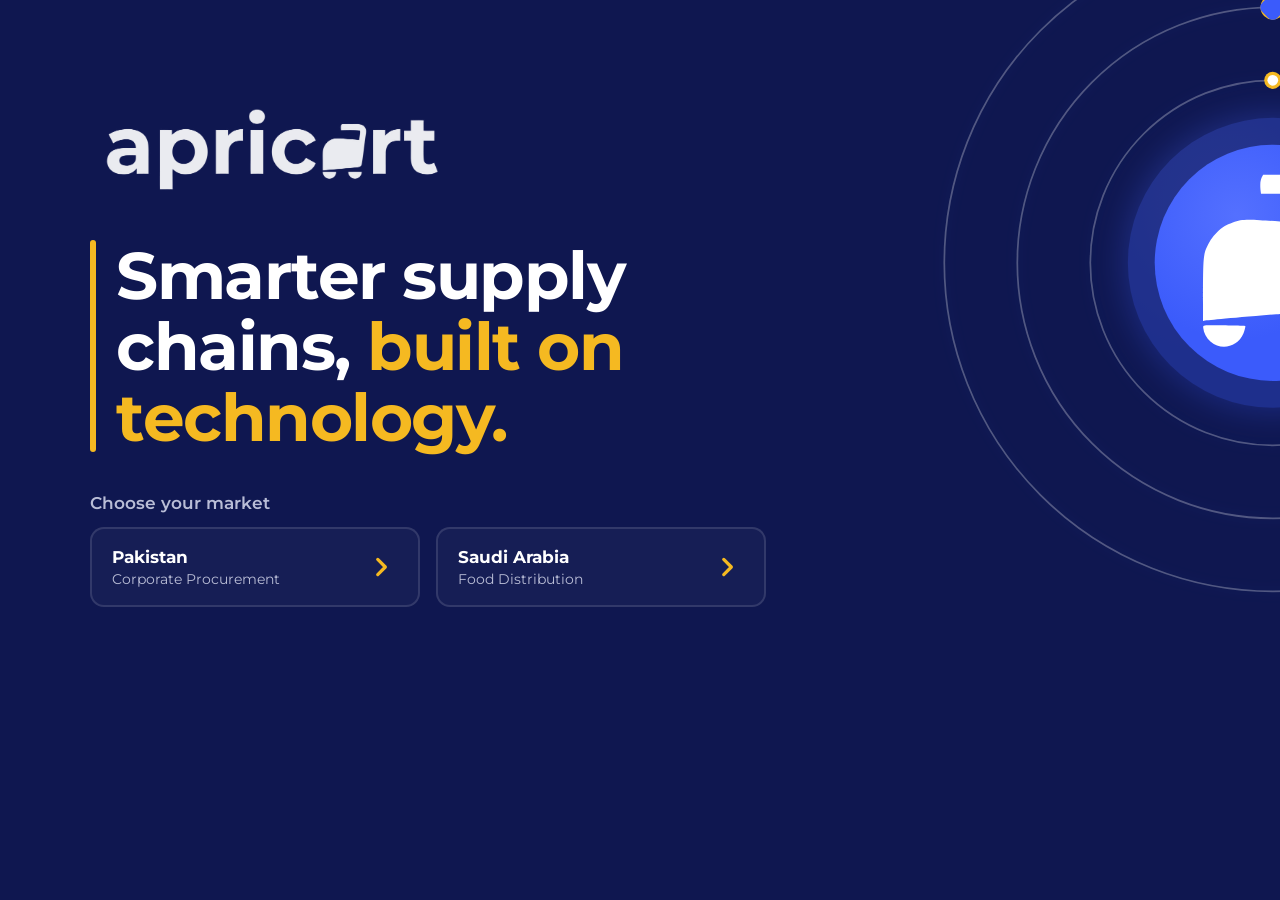
==== index.html @ c4937654 "." ====
<!DOCTYPE html>
<html lang="en">
<head>
<meta charset="UTF-8">
<meta name="viewport" content="width=device-width, initial-scale=1.0">
<title>Apricart - Smarter supply chains, built on technology</title>
<link rel="preconnect" href="https://fonts.googleapis.com">
<link rel="preconnect" href="https://fonts.gstatic.com" crossorigin>
<link href="https://fonts.googleapis.com/css2?family=Montserrat:wght@400;500;600;700;800&display=swap" rel="stylesheet">
<style>
  :root {
    --navy: #0F1750;
    --navy-2: #0F1750;
    --yellow: #f5b921;
    --blue: #3b5bfb;
    --white: #ffffff;
    --muted: #b9bdd6;
  }

  * { box-sizing: border-box; margin: 0; padding: 0; }
  html, body { height: 100%; }

  body {
    font-family: "Montserrat";
    background: var(--navy);
    color: var(--white);
    overflow-x: hidden;
  }

  .page {
    position: relative;
    height: 100vh;
    background: radial-gradient(circle at 78% 45%, #0F1750 0%, var(--navy) 5%);
    overflow: hidden;
    display: flex;
    flex-direction: column;
  }

  /* HERO */
  .hero {
  position: relative;
  display: flex;
  align-items: flex-start;
  justify-content: flex-start;
  max-width: 1440px;
  min-height: 0;
  margin: 0;
  padding: 0 0 0 60px; 
  flex: 1;
  gap: 40px;        
}

  .hero-content {
    max-width: 580px;
    flex-shrink: 0; 
    position: relative;  
    margin-left: 30px;
    margin-top: 70px;
    z-index: 5;
  }

 .hero-content .logo-img {
  height:150px;  
  width: auto;
  display: block;
  margin-bottom: 20px;
}

.headline-row {
  display: flex;
  align-items: stretch;
  gap: 20px;
  margin-bottom: 40px;  
}

.accent-bar {
  width: 6px;
  background: var(--yellow);
  border-radius: 3px;
  flex-shrink: 0;
}

h1 {
  font-size: 4.1rem;
  line-height: 1.08;
  font-weight: 700;
  letter-spacing: -1.5px;
}

  h1 .highlight { color: var(--yellow); }

  .market-label {
    font-size: 1.09rem;
    font-weight: 600;
    color: var(--muted);
    margin-bottom: 14px;
  }

  .market-cards {
    display: flex;
    gap: 16px;
  }

  .market-card {
    display: flex;
    align-items: center;
    justify-content: space-between;
    gap: 24px;
    background: rgba(255,255,255,0.03);
    border: 1px solid rgba(255,255,255,0.12);
    border-radius: 14px;
    border-width: 2px;
    padding: 18px 20px;
    min-width: 330px;
    text-decoration: none;
    color: var(--white);
    cursor: pointer;
    transition: background 0.2s, border-color 0.2s, transform 0.2s;
  }

  .market-card:hover {
    background: rgba(255,255,255,0.07);
    border-color: var(--yellow);
    transform: translateY(-2px);
  }

  .market-card .country {
    font-size: 1.05rem;
    font-weight: 700;
    margin-bottom: 4px;
  }

  .market-card .sub {
    font-size: 0.85rem;
    color: var(--muted);

  }

  .market-arrow {
  flex-shrink: 0;
  width: 34px;
  height: 34px;
  display: flex;
  align-items: center;
  justify-content: center;
  color: var(--yellow);          
  transition: transform .2s ease;
}
.market-arrow svg { width: 26px; height: 26px; }

.market-card:hover .market-arrow { transform: translateX(4px); }   

  .hero-graphic {
    position: relative;
    width: min(52vw, 900px);
    margin-top: -70px;  
    max-width: 100%;
    margin-left: 230px;
    margin-right: -300px; 
    aspect-ratio: 1 / 1;
    flex-shrink: 0;
  }

  .hero-graphic svg {
    display: block;
    width: 100%;
    height: 100%;
    overflow: visible;
  }

  .ring {
  fill: none;
  stroke: rgba(255,255,255,0.28);
  stroke-width: 1.6;
  filter: drop-shadow(0 0 6px rgba(120,150,255,0.45));
}

  .core-circle-bg {
    fill: url(#coreGradient);
  }

  .cart-icon {
    fill: var(--white);
  }

  .traveler {
    offset-rotate: 0deg;
    animation-timing-function: linear;
    animation-iteration-count: infinite;
  }

  .orbit-1 { offset-path: path("M 310,4   A 306,306 0 1,1 309.9,4   Z"); animation-name: orbit-fwd; animation-duration: 60s; }
  .orbit-2 { offset-path: path("M 310,72  A 238,238 0 1,1 309.9,72  Z"); animation-name: orbit-rev; animation-duration: 38s; }
  .orbit-3 { offset-path: path("M 310,140 A 170,170 0 1,1 309.9,140 Z"); animation-name: orbit-fwd; animation-duration: 22s; }

  .orbit-1.square-rev { animation-name: orbit-rev; }
  .orbit-2.square-rev { animation-name: orbit-fwd; }
  .orbit-3.square-rev { animation-name: orbit-rev; }

  .orbit-3-lead {
    transform-origin: 310px 310px;
    animation-name: spin-fwd;
    animation-duration: 22s;
    animation-timing-function: linear;
    animation-iteration-count: infinite;
  }

  @keyframes orbit-fwd {
    from { offset-distance: 0%; }
    to   { offset-distance: 100%; }
  }

  @keyframes orbit-rev {
    from { offset-distance: 100%; }
    to   { offset-distance: 0%; }
  }

  @keyframes spin-fwd {
    from { transform: rotate(0deg); }
    to   { transform: rotate(360deg); }
  }

  .core-group {
    animation: pulse 4s ease-in-out infinite;
    transform-origin: 310px 310px;
  }

  @keyframes pulse {
    0%, 100% { transform: scale(1); }
    50% { transform: scale(1.035); }
  }

  .core-glow {
    animation: glow 4s ease-in-out infinite;
  }

  @keyframes glow {
    0%, 100% { opacity: 0.35; }
    50% { opacity: 0.6; }
  }

  @media (prefers-reduced-motion: reduce) {
    .traveler, .core-group, .core-glow, .orbit-3-lead {
      animation: none;
    }
  }

 @media (max-width: 1100px) {
    .page { height: auto; min-height: 100vh; }
    .hero {
      flex-direction: column;
      align-items: flex-start;
      text-align: left;
      padding: 0 40px;
      gap: 24px;
    }
    .hero-content {
      margin-left: 0;
      margin-top: 60px;
      max-width: 100%;
    }
    .hero-content .logo-img {
      height: 90px;
    }
    .hero-graphic {
      width: 460px;
      max-width: 90%;
      margin: 0 auto;
    }
    h1 { font-size: 3rem; }
    .market-cards { flex-wrap: wrap; }
    .market-card { min-width: 260px; }
  }
 
  /* ===== 700px: mobile ===== */
  @media (max-width: 700px) {
    .hero {
      padding: 0 24px;
      gap: 32px;
    }
    .hero-content {
      margin-top: 32px;
    }
    .hero-content .logo-img {
      height: 64px;
    }
    h1 {
      font-size: 2.2rem;
      margin-bottom: 24px;
    }
    .market-label { font-size: 0.95rem; }
    .market-cards {
      flex-direction: column;
      gap: 12px;
    }
    .market-card {
      min-width: unset;
      width: 100%;
      padding: 16px 18px;
    }
    .hero-graphic {
      width: 280px;
      max-width: 80%;
      margin: 20px auto 40px;
    }
  }

  @media (max-width: 420px) {
    h1 { font-size: 1.8rem; }
    .hero-content .logo-img { height: 52px; }
    .hero-graphic { width: 220px; }
  }
</style>
</head>
<body>
<div class="page">

  <section class="hero">
    <div class="hero-content">
        <div class="logo-slot">
            <img src="images/logo_white.png" alt="Apricart" class="logo-img">
        </div>
        <div class="headline-row">
            <span class="accent-bar"></span>
            <h1>Smarter supply chains, <span class="highlight">built on technology.</span></h1>
          </div>

      <div class="market-label">Choose your market</div>
      <div class="market-cards">
        <a class="market-card" href="Pakistan.html" data-market="pk">
          <div>
            <div class="country">Pakistan</div>
            <div class="sub">Corporate Procurement</div>
          </div>
          <div class="market-arrow">
  <svg viewBox="0 0 24 24" fill="none" stroke="currentColor" stroke-width="3" stroke-linecap="round" stroke-linejoin="round" aria-hidden="true">
    <polyline points="9 5 16 12 9 19"></polyline>
  </svg>
</div>
        </a>
        <a class="market-card" href="KSA.html" data-market="ksa">
          <div>
            <div class="country">Saudi Arabia</div>
            <div class="sub">Food Distribution</div>
          </div>
          <div class="market-arrow">
  <svg viewBox="0 0 24 24" fill="none" stroke="currentColor" stroke-width="3" stroke-linecap="round" stroke-linejoin="round" aria-hidden="true">
    <polyline points="9 5 16 12 9 19"></polyline>
  </svg>
</div>
        </a>
      </div>
    </div>

    <div class="hero-graphic">
      <svg width="620" height="20" viewBox="0 0 620 620" xmlns="http://www.w3.org/2000/svg" role="img" aria-label="Apricart animated orbit mark with a shopping cart at its center">
        <defs>
          <radialGradient id="coreGradient" cx="35%" cy="30%" r="75%">
            <stop offset="0%" stop-color="#5470ff"/>
            <stop offset="70%" stop-color="#3b5bfb"/>
          </radialGradient>
          <filter id="softGlow" x="-50%" y="-50%" width="200%" height="200%">
            <feGaussianBlur stdDeviation="18" result="blur"/>
            <feMerge>
              <feMergeNode in="blur"/>
              <feMergeNode in="SourceGraphic"/>
            </feMerge>
          </filter>
        </defs>

        <circle class="ring" cx="310" cy="310" r="306"/>
        <circle class="ring" cx="310" cy="310" r="238"/>
        <circle class="ring" cx="310" cy="310" r="170"/>

        <g class="orbit-3-lead">
          <path d="M 310 140 A 170 170 0 0 1 452.34 214.34" fill="none" stroke="#f5b921" stroke-width="3" stroke-linecap="round" opacity="0.85"/>
        </g>
        <circle class="dot-yellow traveler orbit-3" r="8" cx="0" cy="0" fill="#f5b921"/>

        <circle class="dot-yellow traveler orbit-1" r="9" cx="0" cy="0" fill="#f5b921"/>
        <rect class="square-blue traveler orbit-1 square-rev" width="24" height="24" rx="7" x="-12" y="-12" fill="#3b5bfb" style="animation-delay:-21s;"/>

        <circle class="ring-yellow traveler orbit-2" r="10" cx="0" cy="0" fill="none" stroke="#f5b921" stroke-width="3" style="animation-delay:-11s;"/>
        <rect class="square-blue traveler orbit-2 square-rev" width="20" height="20" rx="6" x="-10" y="-10" fill="#3b5bfb" transform="rotate(45)" style="animation-delay:-28s;"/>

        <circle class="dot-white traveler orbit-3" r="5" cx="0" cy="0" fill="#ffffff" style="animation-delay:-6s;"/>


        <g class="core-group">
          <circle class="core-circle-bg core-glow" cx="310" cy="310" r="135" filter="url(#softGlow)" opacity="0.35"/>
          <circle class="core-circle-bg" cx="310" cy="310" r="110"/>

          <g transform="translate(245.000,228.059) scale(0.100)">
            <g transform="translate(-20.000000,1620.972578) scale(0.100000,-0.100000)" class="cart-icon" fill="#ffffff" stroke="none">
              <path d="M5751 16123 c-230 -366 -271 -797 -156 -1630 l6 -43 1362 0 c2241 0
              3550 -24 3911 -71 164 -21 261 -84 294 -188 26 -84 22 -439 -7 -716 -84 -802
              -224 -1725 -277 -1827 -38 -74 -99 -78 -544 -29 -970 105 -3502 297 -4830 366
              -1420 73 -1821 39 -2535 -212 -625 -219 -985 -441 -1444 -888 -472 -460 -802
              -957 -1045 -1571 -257 -651 -285 -1159 -286 -5082 l0 -1634 27 6 c258 51 2164
              225 6793 621 2095 179 2549 221 3030 281 1208 148 1461 331 1639 1179 111 525
              457 3041 830 6030 180 1442 279 2278 368 3125 79 752 -72 1244 -522 1693 -324
              325 -573 460 -1002 547 -549 110 -1128 130 -3798 130 l-1760 0 -54 -87z"/>
              <path d="M8605 2213 c-387 -7 -738 -32 -832 -59 -84 -23 -93 -73 -53 -269 88
              -429 334 -895 612 -1161 729 -695 1987 -674 2709 45 301 301 591 878 593 1181
              1 109 -8 132 -62 159 -100 50 -424 84 -962 101 -272 8 -1621 11 -2005 3z"/>
              <path d="M380 2180 c-154 -12 -179 -48 -159 -235 50 -479 286 -914 694 -1278
              983 -876 2516 -496 3048 755 111 260 213 674 173 703 -59 44 -3312 91 -3756
              55z"/>
            </g>
          </g>
        </g>
      </svg>
    </div>
  </section>


</div>
<script src="country.js"></script>
</body>
</html>
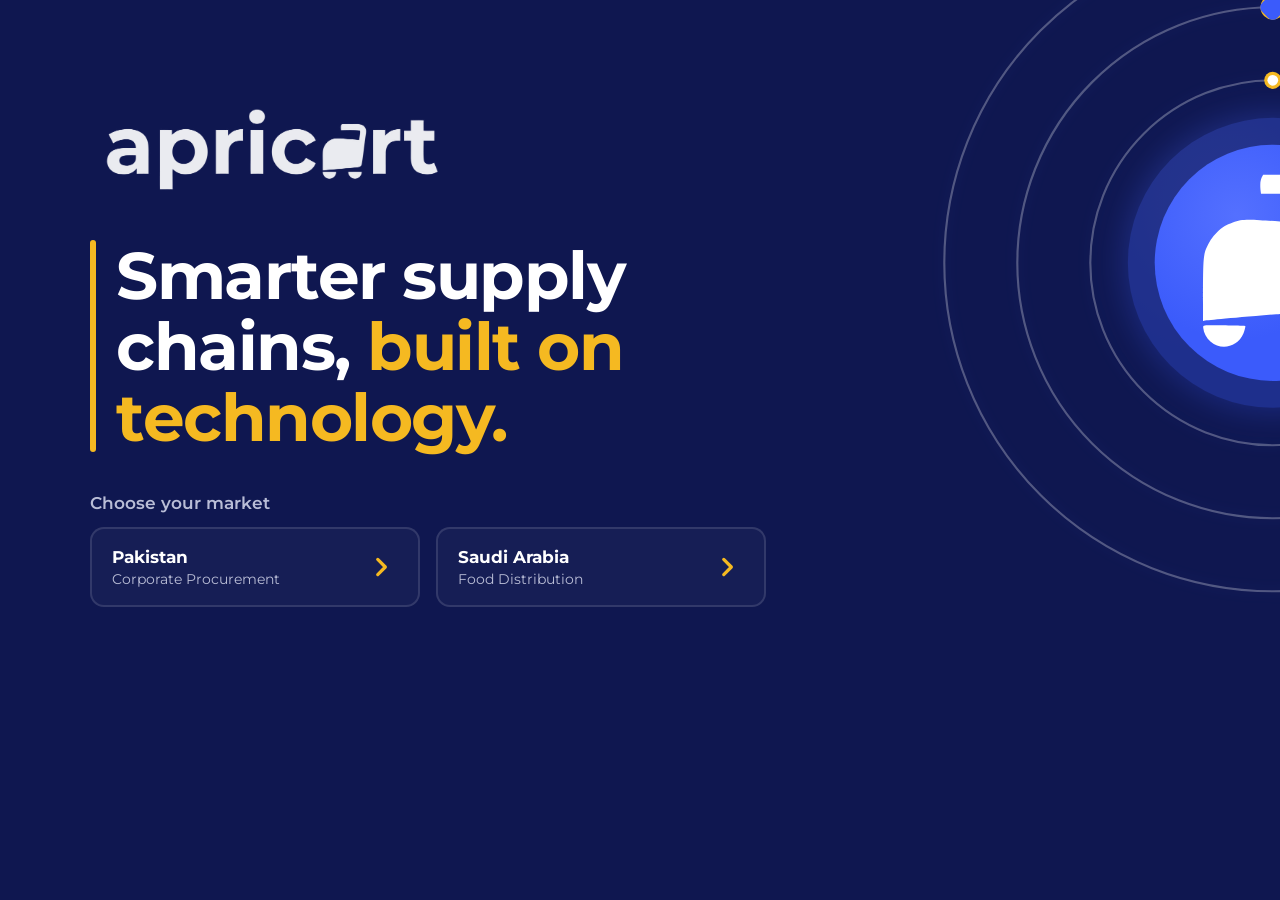
==== commit 5e07bb2b: "." ====
--- a/index.html
+++ b/index.html
@@ -171,7 +171,7 @@
   .ring {
   fill: none;
   stroke: rgba(255,255,255,0.28);
-  stroke-width: 1.6;
+  stroke-width: 2;
   filter: drop-shadow(0 0 6px rgba(120,150,255,0.45));
 }
 
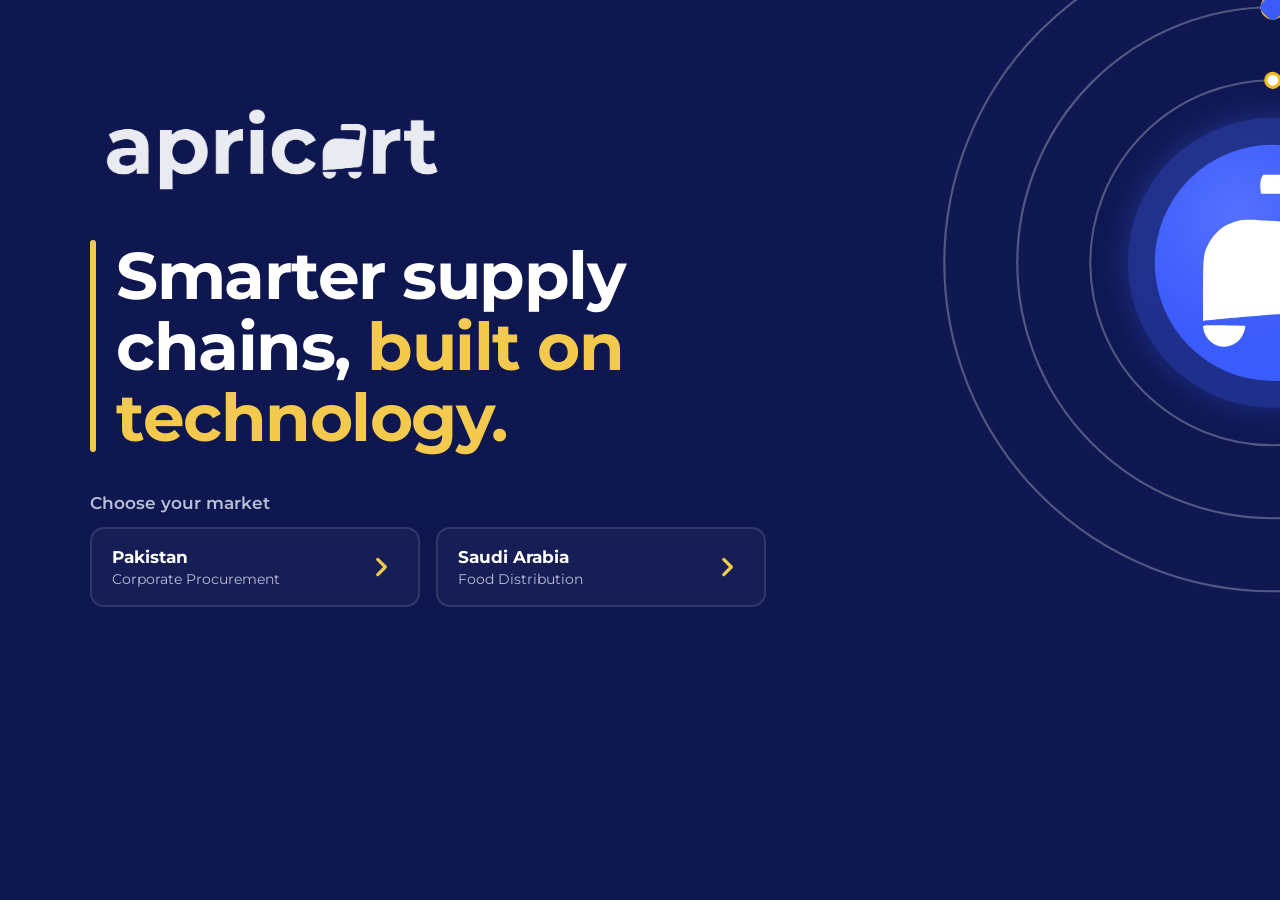
==== commit 029bf0cd: "." ====
--- a/index.html
+++ b/index.html
@@ -11,7 +11,7 @@
   :root {
     --navy: #0F1750;
     --navy-2: #0F1750;
-    --yellow: #f5b921;
+    --yellow: #F3C94E;
     --blue: #3b5bfb;
     --white: #ffffff;
     --muted: #b9bdd6;
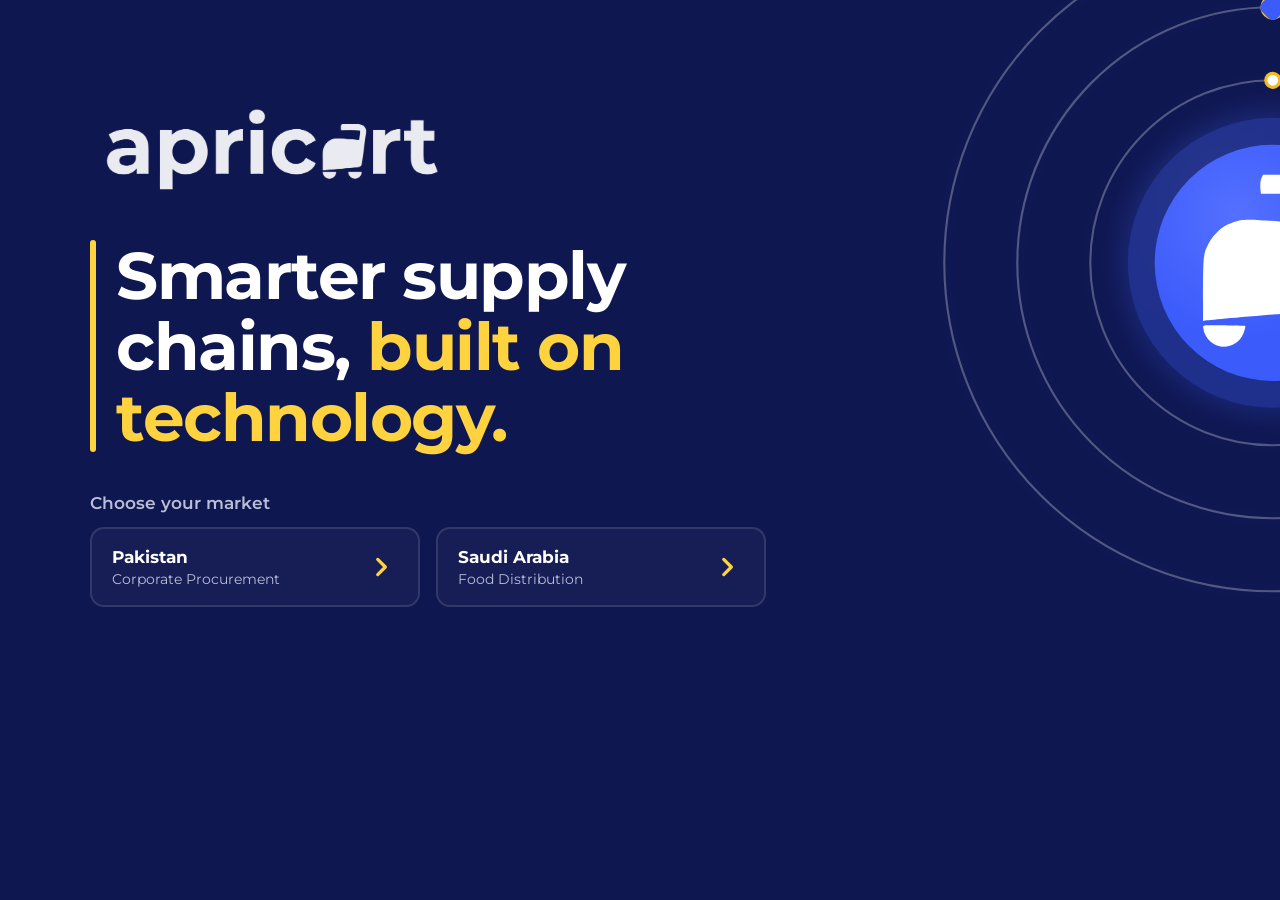
==== commit 77b30b41: "." ====
--- a/index.html
+++ b/index.html
@@ -11,7 +11,7 @@
   :root {
     --navy: #0F1750;
     --navy-2: #0F1750;
-    --yellow: #F3C94E;
+    --yellow: #FFD23F;
     --blue: #3b5bfb;
     --white: #ffffff;
     --muted: #b9bdd6;
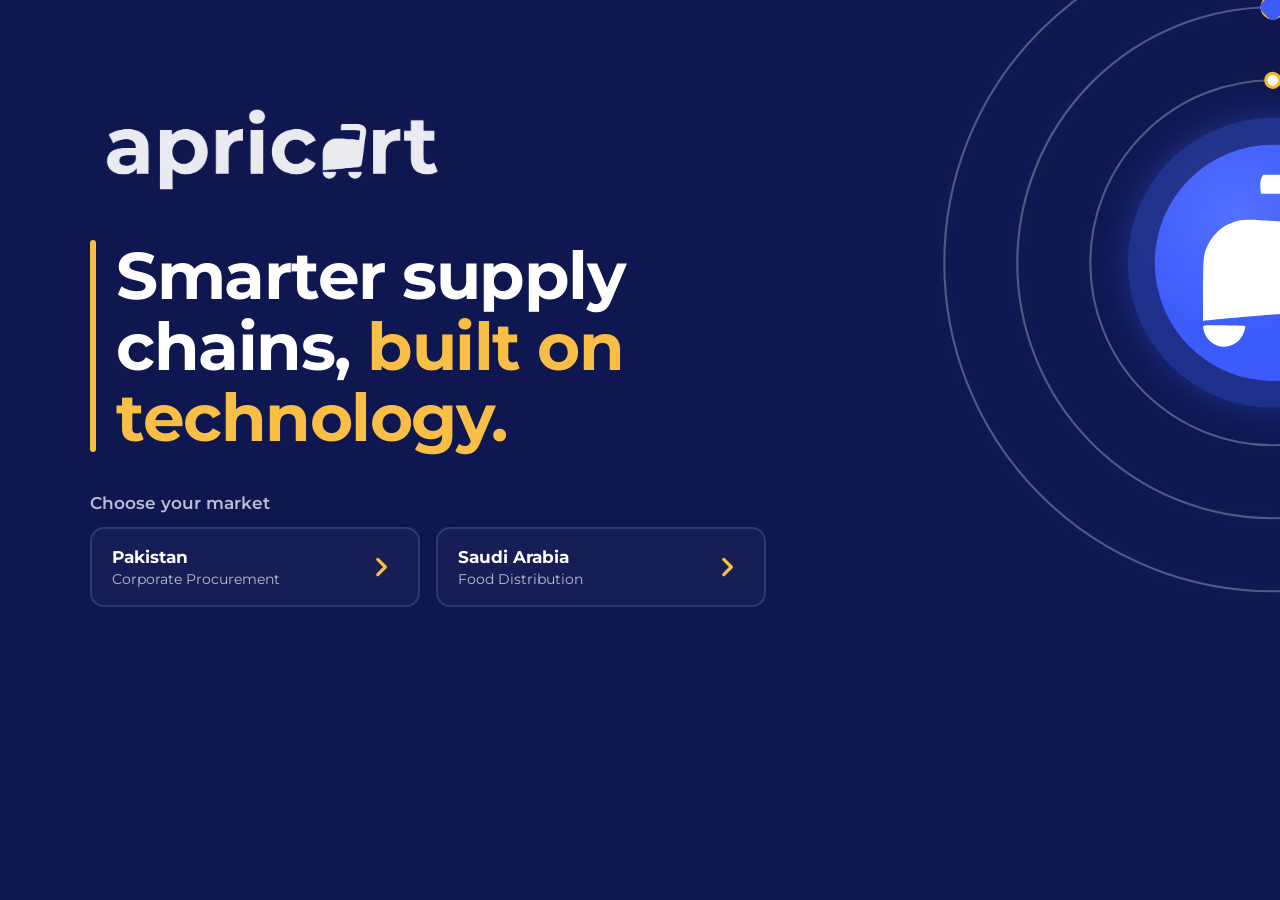
==== commit 69985851: "." ====
--- a/index.html
+++ b/index.html
@@ -11,7 +11,7 @@
   :root {
     --navy: #0F1750;
     --navy-2: #0F1750;
-    --yellow: #FFD23F;
+    --yellow: #F8BE46;
     --blue: #3b5bfb;
     --white: #ffffff;
     --muted: #b9bdd6;
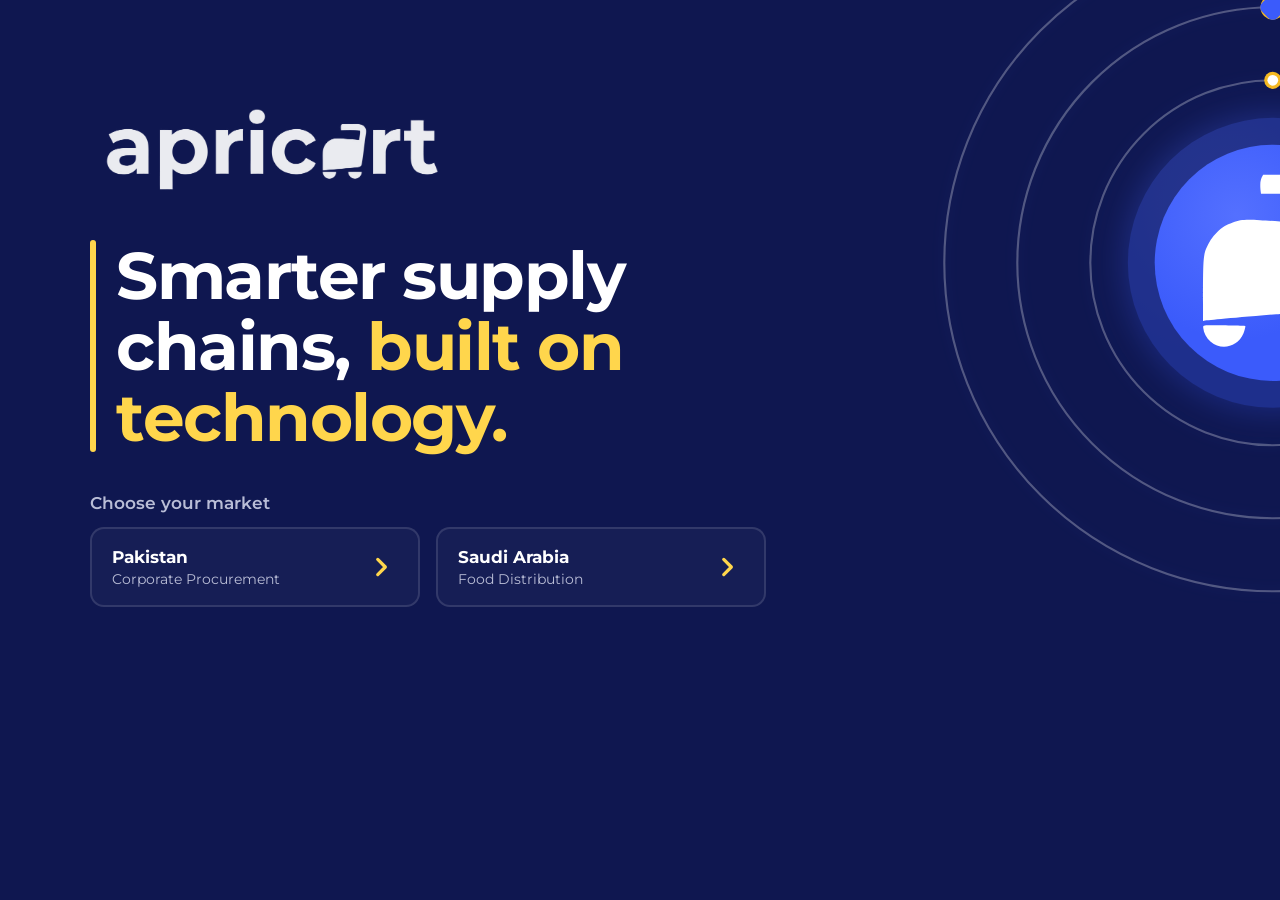
==== commit 24c8455d: "." ====
--- a/index.html
+++ b/index.html
@@ -11,7 +11,7 @@
   :root {
     --navy: #0F1750;
     --navy-2: #0F1750;
-    --yellow: #F8BE46;
+    --yellow: #FFD64C;
     --blue: #3b5bfb;
     --white: #ffffff;
     --muted: #b9bdd6;
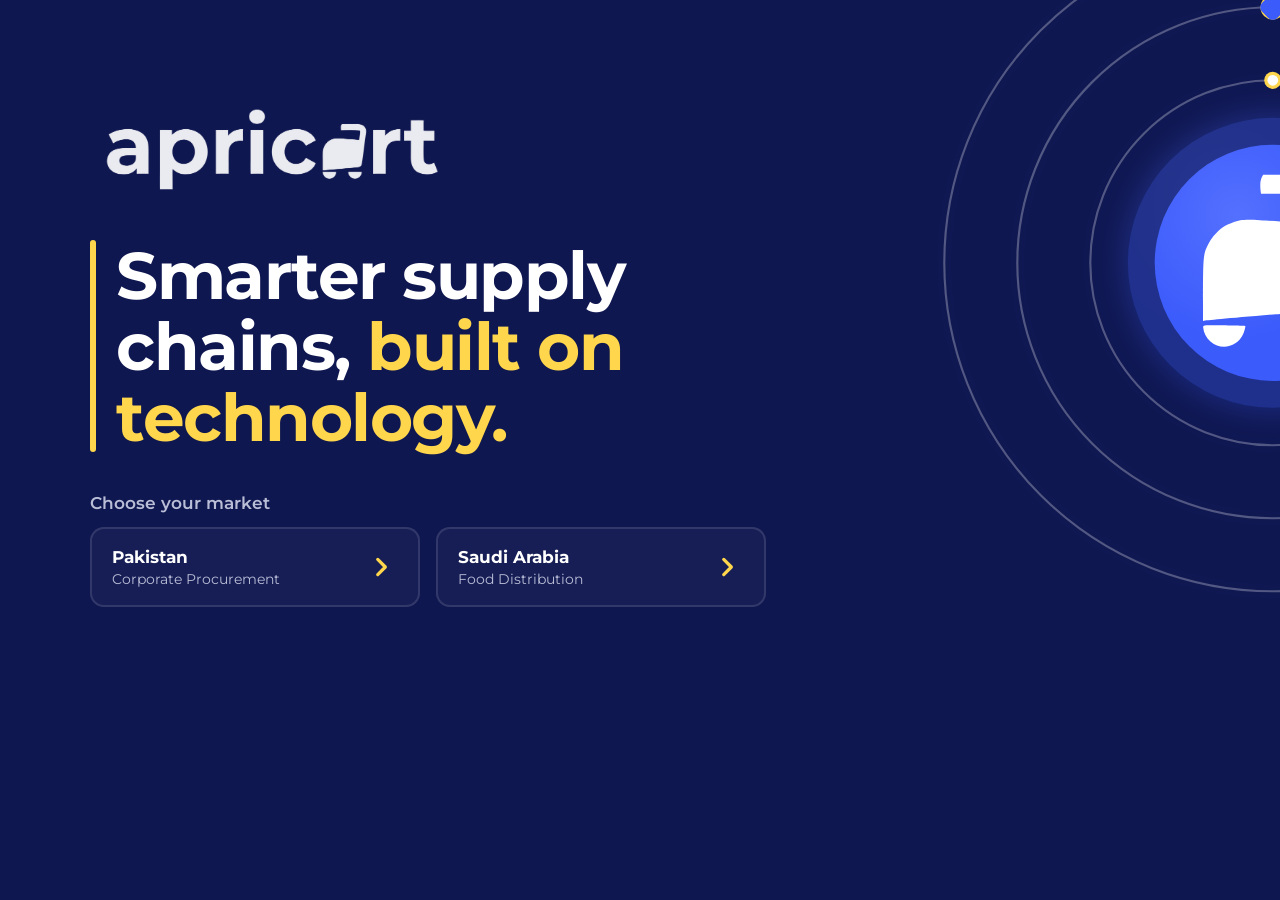
==== commit d79cd55f: "." ====
--- a/index.html
+++ b/index.html
@@ -375,12 +375,12 @@
         <g class="orbit-3-lead">
           <path d="M 310 140 A 170 170 0 0 1 452.34 214.34" fill="none" stroke="#f5b921" stroke-width="3" stroke-linecap="round" opacity="0.85"/>
         </g>
-        <circle class="dot-yellow traveler orbit-3" r="8" cx="0" cy="0" fill="#f5b921"/>
-
-        <circle class="dot-yellow traveler orbit-1" r="9" cx="0" cy="0" fill="#f5b921"/>
+        <circle class="dot-yellow traveler orbit-3" r="8" cx="0" cy="0" fill="#FFD64C"/>
+
+        <circle class="dot-yellow traveler orbit-1" r="9" cx="0" cy="0" fill="#FFD64C"/>
         <rect class="square-blue traveler orbit-1 square-rev" width="24" height="24" rx="7" x="-12" y="-12" fill="#3b5bfb" style="animation-delay:-21s;"/>
 
-        <circle class="ring-yellow traveler orbit-2" r="10" cx="0" cy="0" fill="none" stroke="#f5b921" stroke-width="3" style="animation-delay:-11s;"/>
+        <circle class="ring-yellow traveler orbit-2" r="10" cx="0" cy="0" fill="none" stroke="#FFD64C" stroke-width="3" style="animation-delay:-11s;"/>
         <rect class="square-blue traveler orbit-2 square-rev" width="20" height="20" rx="6" x="-10" y="-10" fill="#3b5bfb" transform="rotate(45)" style="animation-delay:-28s;"/>
 
         <circle class="dot-white traveler orbit-3" r="5" cx="0" cy="0" fill="#ffffff" style="animation-delay:-6s;"/>
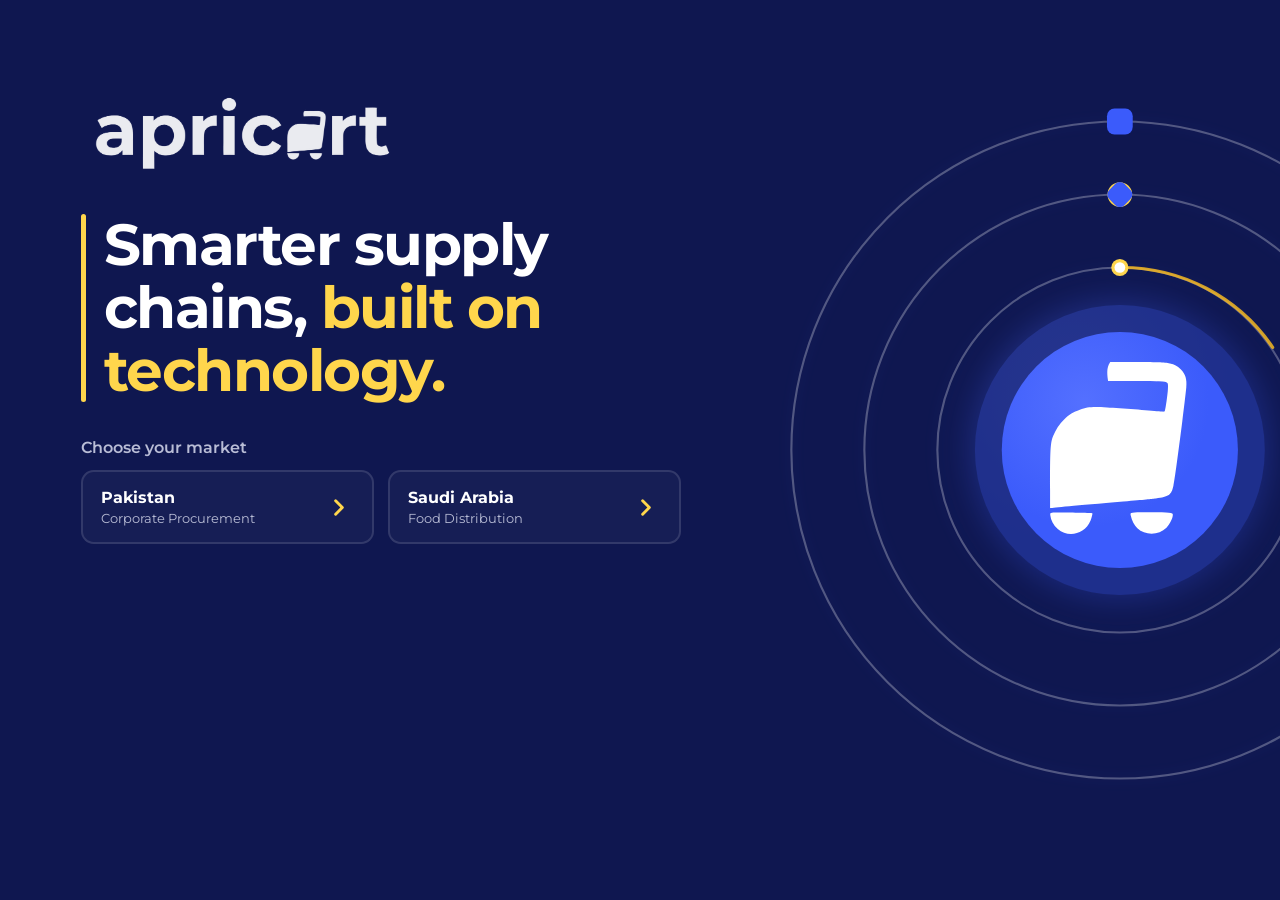
==== commit 7255ed57: "." ====
--- a/index.html
+++ b/index.html
@@ -38,50 +38,50 @@
 
   /* HERO */
   .hero {
-  position: relative;
+  position: static;
   display: flex;
   align-items: flex-start;
   justify-content: flex-start;
-  max-width: 1440px;
+  max-width: none;
   min-height: 0;
   margin: 0;
-  padding: 0 0 0 60px; 
+  padding: 0 0 0 clamp(40px, 4.2vw, 180px);
   flex: 1;
   gap: 40px;        
 }
 
   .hero-content {
-    max-width: 580px;
+    max-width: clamp(520px, 40.3vw, 1700px);
     flex-shrink: 0; 
     position: relative;  
-    margin-left: 30px;
-    margin-top: 70px;
+    margin-left: clamp(20px, 2.1vw, 90px);
+    margin-top: clamp(40px, min(4.9vw, 9vh), 220px);
     z-index: 5;
   }
 
  .hero-content .logo-img {
-  height:150px;  
+  height: clamp(110px, min(10.4vw, 19vh), 440px);
   width: auto;
   display: block;
-  margin-bottom: 20px;
+  margin-bottom: clamp(16px, 1.4vw, 60px);
 }
 
 .headline-row {
   display: flex;
   align-items: stretch;
-  gap: 20px;
-  margin-bottom: 40px;  
+  gap: clamp(16px, 1.4vw, 56px);
+  margin-bottom: clamp(30px, 2.8vw, 120px);
 }
 
 .accent-bar {
-  width: 6px;
+  width: clamp(5px, 0.42vw, 16px);
   background: var(--yellow);
   border-radius: 3px;
   flex-shrink: 0;
 }
 
 h1 {
-  font-size: 4.1rem;
+  font-size: clamp(3.4rem, min(4.55vw, 8.5vh), 12rem);
   line-height: 1.08;
   font-weight: 700;
   letter-spacing: -1.5px;
@@ -90,15 +90,15 @@
   h1 .highlight { color: var(--yellow); }
 
   .market-label {
-    font-size: 1.09rem;
+    font-size: clamp(1rem, 1.21vw, 2.8rem);
     font-weight: 600;
     color: var(--muted);
-    margin-bottom: 14px;
+    margin-bottom: clamp(12px, 1vw, 40px);
   }
 
   .market-cards {
     display: flex;
-    gap: 16px;
+    gap: clamp(14px, 1.1vw, 44px);
   }
 
   .market-card {
@@ -108,10 +108,10 @@
     gap: 24px;
     background: rgba(255,255,255,0.03);
     border: 1px solid rgba(255,255,255,0.12);
-    border-radius: 14px;
+    border-radius: clamp(12px, 1vw, 36px);
     border-width: 2px;
-    padding: 18px 20px;
-    min-width: 330px;
+    padding: clamp(16px, 1.25vw, 50px) clamp(18px, 1.4vw, 56px);
+    min-width: clamp(280px, 22.9vw, 900px);
     text-decoration: none;
     color: var(--white);
     cursor: pointer;
@@ -125,40 +125,39 @@
   }
 
   .market-card .country {
-    font-size: 1.05rem;
+    font-size: clamp(1rem, 1.17vw, 2.7rem);
     font-weight: 700;
-    margin-bottom: 4px;
+    margin-bottom: clamp(4px, 0.3vw, 12px);
   }
 
   .market-card .sub {
-    font-size: 0.85rem;
+    font-size: clamp(0.8rem, 0.95vw, 2.2rem);
     color: var(--muted);
 
   }
 
   .market-arrow {
   flex-shrink: 0;
-  width: 34px;
-  height: 34px;
+  width: clamp(30px, 2.4vw, 92px);
+  height: clamp(30px, 2.4vw, 92px);
   display: flex;
   align-items: center;
   justify-content: center;
   color: var(--yellow);          
   transition: transform .2s ease;
 }
-.market-arrow svg { width: 26px; height: 26px; }
+.market-arrow svg { width: 75%; height: 75%; }
 
 .market-card:hover .market-arrow { transform: translateX(4px); }   
 
   .hero-graphic {
-    position: relative;
-    width: min(52vw, 900px);
-    margin-top: -70px;  
-    max-width: 100%;
-    margin-left: 230px;
-    margin-right: -300px; 
+    position: absolute;
+    top: 50%;
+    right: 0;
+    width: clamp(560px, 52vw, 2400px);
     aspect-ratio: 1 / 1;
-    flex-shrink: 0;
+    transform: translate(26%, -50%);
+    pointer-events: none;
   }
 
   .hero-graphic svg {
@@ -263,6 +262,10 @@
       height: 90px;
     }
     .hero-graphic {
+      position: relative;
+      top: auto;
+      right: auto;
+      transform: none;
       width: 460px;
       max-width: 90%;
       margin: 0 auto;
